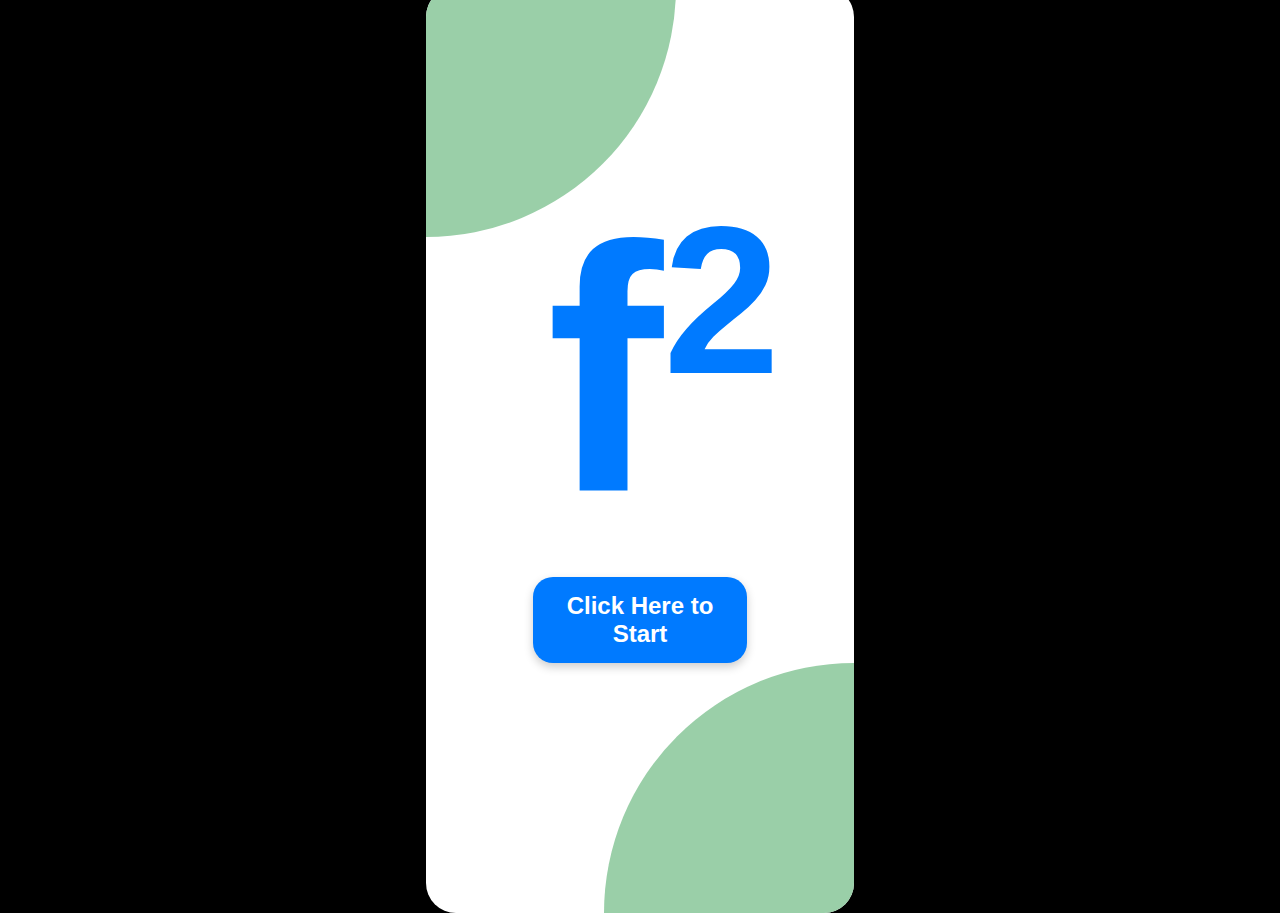
==== index.html @ f8547f80 "Add files via upload" ====
<!DOCTYPE html>
<html lang="en">
<head>
    <meta charset="UTF-8">
    <meta name="viewport" content="width=device-width, initial-scale=1.0">
    <title>iPhone Layout</title>
    <link rel="stylesheet" href="home.css">
</head>
<body>
    <div class="iphone-container">
        <h1 class="app-name">f<sup>2</sup></h1>
        <button class="start-button">Click Here to Start</button>
        <div class="circle1"></div>
        <div class="circle2"></div>
    </div>
</body>
</html>
---- home.css ----
* {
    margin: 0;
    padding: 0;
    box-sizing: border-box;
}

body, html {
    height: 100%;
    display: flex;
    align-items: center;
    justify-content: center;
    background-color: #000000;
    font-family: Arial, sans-serif;
}

.iphone-container {
    width: 428px;
    height: 926px;
    background-color: white;
    border-radius: 30px;
    box-shadow: 0px 4px 15px rgba(0, 0, 0, 0.2);
    overflow: hidden;
    position: relative;
}

.app-name {
    font-size: 350px !important;
    color: #007AFF;
    font-weight: bold;
    font-family: Arial, sans-serif;
    position: absolute;
    top: 50%;
    left: 50%;
    transform: translate(-40%, -70%);
    text-align: center;
}

.app-name sup {
    font-size: 0.6em;
    vertical-align: super;
    color: #007AFF;
}

.start-button {
    font-size: 24px;
    color: white;
    background-color: #007AFF;
    font-weight: bold;
    padding: 15px 30px;
    border: none;
    border-radius: 20px;
    position: absolute;
    bottom: 250px;
    left: 50%;
    transform: translateX(-50%);
    cursor: pointer;
    box-shadow: 0px 4px 10px rgba(0, 0, 0, 0.2);
    text-align: center;
}

.circle1 {
    width: 500px;
    height: 500px;
    background-color: #9acfa8;
    border-radius: 50%;
    position: absolute;
    top: -250px;
    left: -250px;
}

.circle2 {
    width: 500px;
    height: 500px;
    background-color: #9acfa8;
    border-radius: 50%;
    position: absolute;
    top: 676px;
    left: 178px;
}
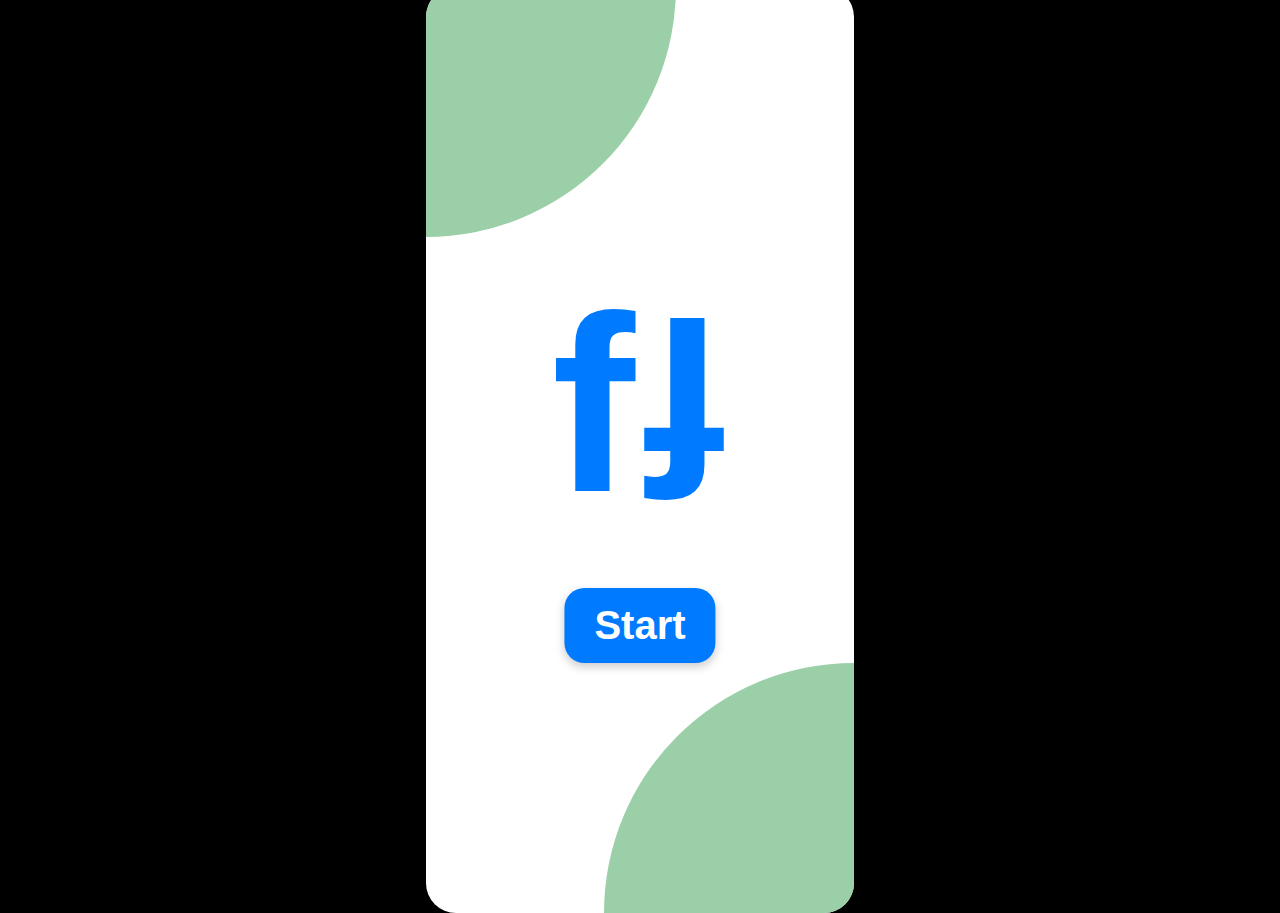
==== commit 9acd6364: "Add files via upload" ====
--- a/index.html
+++ b/index.html
@@ -8,8 +8,10 @@
 </head>
 <body>
     <div class="iphone-container">
-        <h1 class="app-name">f<sup>2</sup></h1>
-        <button class="start-button">Click Here to Start</button>
+        <h1 class="app-name">
+            f<span class="flipped-f">f</span>
+        </h1>
+        <button class="start-button">Start</button>
         <div class="circle1"></div>
         <div class="circle2"></div>
     </div>
--- a/home.css
+++ b/home.css
@@ -24,25 +24,26 @@
 }
 
 .app-name {
-    font-size: 350px !important;
+    font-size: 250px;
     color: #007AFF;
     font-weight: bold;
     font-family: Arial, sans-serif;
     position: absolute;
-    top: 50%;
+    top: 45%;
     left: 50%;
-    transform: translate(-40%, -70%);
+    transform: translate(-50%, -50%);
     text-align: center;
 }
 
-.app-name sup {
-    font-size: 0.6em;
-    vertical-align: super;
+.flipped-f {
+    display: inline-block;
+    transform: rotate(180deg) scaleX(1);
     color: #007AFF;
+    margin-left: 10px;
 }
 
 .start-button {
-    font-size: 24px;
+    font-size: 40px;
     color: white;
     background-color: #007AFF;
     font-weight: bold;
